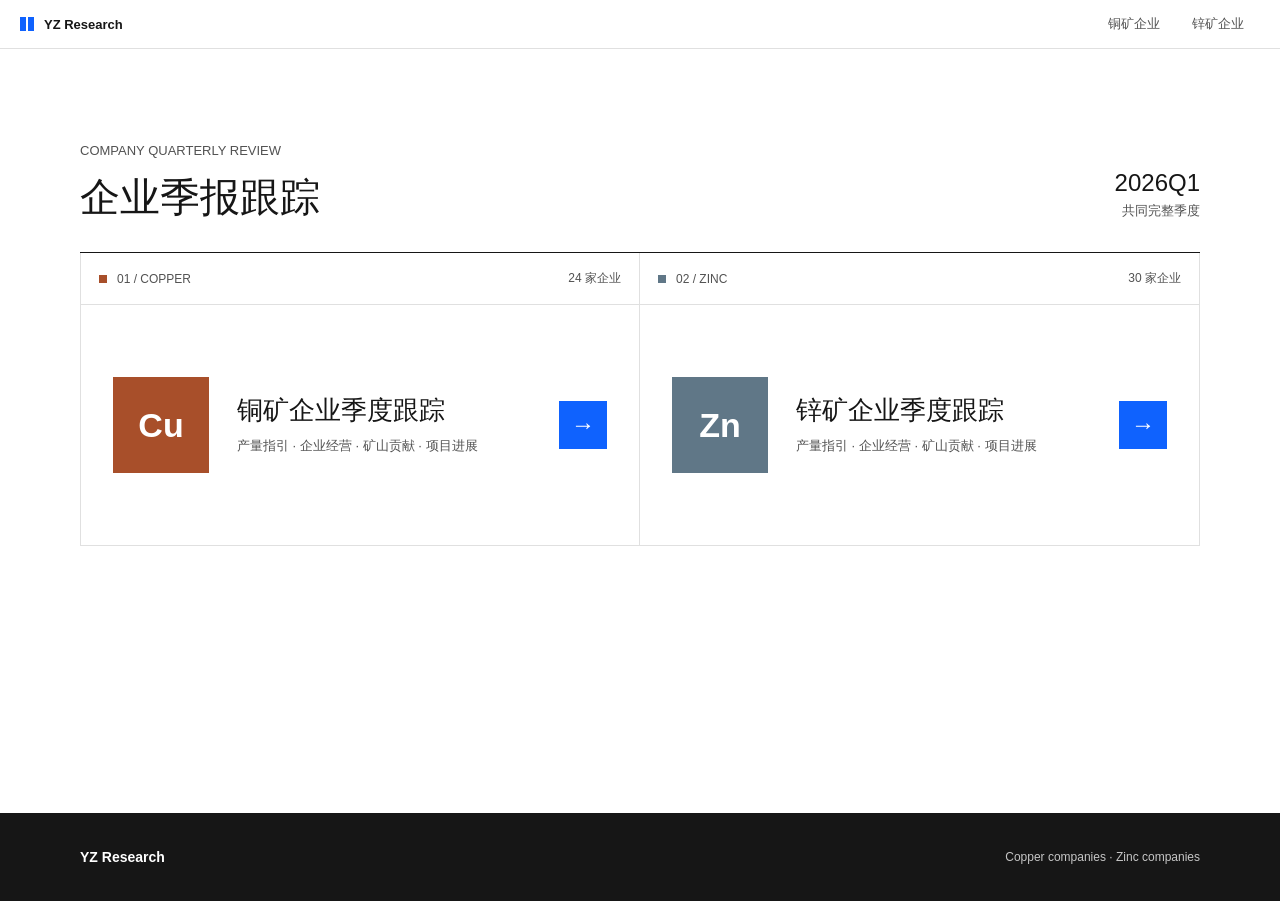
==== index.html @ ecdbda6e "Publish company quarterly trackers" ====
<!doctype html>
<html lang="zh-CN">
<head>
  <meta charset="utf-8">
  <meta name="viewport" content="width=device-width, initial-scale=1">
  <meta name="color-scheme" content="light">
  <meta name="theme-color" content="#ffffff">
  <title>企业季报跟踪 | YZ Research</title>
  <link rel="icon" href="data:,">
  <link rel="stylesheet" href="switcher.css">
  <style>
    :root {
      --canvas: #ffffff;
      --surface: #f4f4f4;
      --surface-hover: #e8e8e8;
      --ink: #161616;
      --muted: #525252;
      --subtle: #8d8d8d;
      --line: #e0e0e0;
      --blue: #0f62fe;
      --blue-hover: #0050e6;
      --copper: #a84f2a;
      --zinc: #607787;
      --content: min(1120px, calc(100% - 64px));
    }

    * { box-sizing: border-box; }

    html {
      min-width: 320px;
      background: var(--canvas);
    }

    body {
      min-width: 320px;
      min-height: 100vh;
      margin: 0;
      color: var(--ink);
      background: var(--canvas);
      font-family: "Segoe UI", "Microsoft YaHei", Arial, sans-serif;
      letter-spacing: 0;
    }

    main {
      width: var(--content);
      min-height: calc(100vh - 136px);
      margin: 0 auto;
      padding: 48px 0 72px;
    }

    .page-head {
      min-height: 156px;
      padding-bottom: 32px;
      display: flex;
      align-items: flex-end;
      justify-content: space-between;
      gap: 40px;
      border-bottom: 1px solid var(--ink);
    }

    .eyebrow {
      margin: 0 0 14px;
      color: var(--muted);
      font-size: 13px;
      line-height: 1.4;
    }

    h1 {
      margin: 0;
      font-size: 40px;
      font-weight: 400;
      line-height: 1.15;
      letter-spacing: 0;
    }

    .as-of {
      margin: 0;
      color: var(--muted);
      font-size: 13px;
      line-height: 1.5;
      text-align: right;
      white-space: nowrap;
    }

    .as-of strong {
      display: block;
      color: var(--ink);
      font-size: 24px;
      font-weight: 400;
    }

    .panels {
      display: grid;
      grid-template-columns: repeat(2, minmax(0, 1fr));
    }

    .panel-link {
      min-width: 0;
      color: inherit;
      background: var(--canvas);
      border: 1px solid var(--line);
      border-top: 0;
      text-decoration: none;
      transition: background-color 160ms ease, border-color 160ms ease;
    }

    .panel-link + .panel-link { border-left: 0; }

    .panel-link:hover {
      z-index: 1;
      background: var(--surface);
      border-color: var(--ink);
    }

    .panel-link:focus-visible {
      position: relative;
      z-index: 2;
      outline: 3px solid var(--blue);
      outline-offset: -3px;
    }

    .panel-top {
      min-height: 52px;
      padding: 0 18px;
      display: flex;
      align-items: center;
      justify-content: space-between;
      gap: 16px;
      color: var(--muted);
      border-bottom: 1px solid var(--line);
      font-size: 12px;
    }

    .metal-id {
      display: inline-flex;
      align-items: center;
      gap: 10px;
    }

    .swatch {
      width: 8px;
      height: 8px;
      flex: 0 0 auto;
    }

    .copper .swatch { background: var(--copper); }
    .zinc .swatch { background: var(--zinc); }

    .panel-body {
      min-height: 240px;
      padding: 32px;
      display: grid;
      grid-template-columns: 96px minmax(0, 1fr) 48px;
      align-items: center;
      gap: 28px;
    }

    .element-mark {
      width: 96px;
      height: 96px;
      display: grid;
      place-items: center;
      color: #fff;
      font-size: 34px;
      font-weight: 650;
    }

    .copper .element-mark { background: var(--copper); }
    .zinc .element-mark { background: var(--zinc); }

    h2 {
      margin: 0;
      font-size: 26px;
      font-weight: 400;
      line-height: 1.25;
      letter-spacing: 0;
    }

    .meta {
      margin: 10px 0 0;
      color: var(--muted);
      font-size: 13px;
      line-height: 1.55;
    }

    .arrow {
      width: 48px;
      height: 48px;
      display: grid;
      place-items: center;
      color: #fff;
      background: var(--blue);
      font-size: 24px;
      transition: background-color 160ms ease, transform 160ms ease;
    }

    .panel-link:hover .arrow {
      background: var(--blue-hover);
      transform: translateX(2px);
    }

    footer {
      min-height: 88px;
      color: #c6c6c6;
      background: var(--ink);
    }

    .footer-inner {
      width: var(--content);
      min-height: 88px;
      margin: 0 auto;
      display: flex;
      align-items: center;
      justify-content: space-between;
      gap: 24px;
      font-size: 12px;
    }

    .footer-inner a {
      color: #fff;
      font-size: 14px;
      font-weight: 650;
      text-decoration: none;
    }

    .footer-inner a:hover { text-decoration: underline; }

    @media (max-width: 760px) {
      :root { --content: min(100% - 32px, 640px); }

      main { padding: 32px 0 48px; }

      .page-head {
        min-height: 140px;
        align-items: flex-start;
        flex-direction: column;
        gap: 20px;
      }

      h1 { font-size: 34px; }

      .as-of { text-align: left; }

      .panels { grid-template-columns: 1fr; }
      .panel-link + .panel-link { border-left: 1px solid var(--line); }

      .panel-body {
        min-height: 184px;
        padding: 24px;
        grid-template-columns: 72px minmax(0, 1fr) 44px;
        gap: 18px;
      }

      .element-mark {
        width: 72px;
        height: 72px;
        font-size: 27px;
      }

      .arrow { width: 44px; height: 44px; }
    }

    @media (max-width: 440px) {
      :root { --content: calc(100% - 24px); }

      h1 { font-size: 30px; }
      .panel-top { padding: 0 14px; }

      .panel-body {
        min-height: 170px;
        padding: 20px 14px;
        grid-template-columns: 60px minmax(0, 1fr) 40px;
        gap: 12px;
      }

      .element-mark {
        width: 60px;
        height: 60px;
        font-size: 23px;
      }

      h2 { font-size: 21px; }
      .meta { font-size: 11px; }
      .arrow { width: 40px; height: 40px; }
    }

    @media (prefers-reduced-motion: reduce) {
      .panel-link,
      .arrow { transition: none; }
    }
  </style>
</head>
<body>
  <header class="tracker-switcher">
    <div class="tracker-switcher__inner">
      <a class="tracker-switcher__brand" href="https://yzkkk-study.github.io/research/" aria-label="返回 YZ Research 首页">
        <span class="tracker-switcher__mark" aria-hidden="true"></span>
        <span>YZ Research</span>
      </a>
      <nav class="tracker-switcher__nav" aria-label="矿企跟踪面板">
        <a class="tracker-switcher__link" href="copper/">铜矿企业</a>
        <a class="tracker-switcher__link" href="zinc/">锌矿企业</a>
      </nav>
    </div>
  </header>

  <main>
    <section class="page-head" aria-labelledby="page-title">
      <div>
        <p class="eyebrow">COMPANY QUARTERLY REVIEW</p>
        <h1 id="page-title">企业季报跟踪</h1>
      </div>
      <p class="as-of"><strong>2026Q1</strong>共同完整季度</p>
    </section>

    <nav class="panels" aria-label="选择矿企跟踪面板">
      <a class="panel-link copper" href="copper/" aria-label="打开铜矿企业季度跟踪看板">
        <div class="panel-top">
          <span class="metal-id"><span class="swatch" aria-hidden="true"></span>01 / COPPER</span>
          <span>24 家企业</span>
        </div>
        <div class="panel-body">
          <span class="element-mark" aria-hidden="true">Cu</span>
          <div>
            <h2>铜矿企业季度跟踪</h2>
            <p class="meta">产量指引 · 企业经营 · 矿山贡献 · 项目进展</p>
          </div>
          <span class="arrow" aria-hidden="true">→</span>
        </div>
      </a>

      <a class="panel-link zinc" href="zinc/" aria-label="打开锌矿企业季度跟踪看板">
        <div class="panel-top">
          <span class="metal-id"><span class="swatch" aria-hidden="true"></span>02 / ZINC</span>
          <span>30 家企业</span>
        </div>
        <div class="panel-body">
          <span class="element-mark" aria-hidden="true">Zn</span>
          <div>
            <h2>锌矿企业季度跟踪</h2>
            <p class="meta">产量指引 · 企业经营 · 矿山贡献 · 项目进展</p>
          </div>
          <span class="arrow" aria-hidden="true">→</span>
        </div>
      </a>
    </nav>
  </main>

  <footer>
    <div class="footer-inner">
      <a href="https://yzkkk-study.github.io/research/">YZ Research</a>
      <span>Copper companies · Zinc companies</span>
    </div>
  </footer>
</body>
</html>
---- switcher.css ----
:root {
  --tracker-ink: #161616;
  --tracker-muted: #525252;
  --tracker-line: #e0e0e0;
  --tracker-surface: #ffffff;
  --tracker-blue: #0f62fe;
}

.tracker-switcher {
  min-width: 320px;
  min-height: 48px;
  position: sticky;
  top: 0;
  z-index: 100;
  color: var(--tracker-ink);
  background: var(--tracker-surface);
  border-bottom: 1px solid var(--tracker-line);
  font-family: "Segoe UI", "Microsoft YaHei", Arial, sans-serif;
  letter-spacing: 0;
}

.tracker-switcher__inner {
  width: min(1280px, calc(100% - 40px));
  min-height: 48px;
  margin: 0 auto;
  display: flex;
  align-items: stretch;
  justify-content: space-between;
  gap: 24px;
}

.tracker-switcher__brand,
.tracker-switcher__link {
  min-height: 48px;
  display: inline-flex;
  align-items: center;
  color: inherit;
  text-decoration: none;
}

.tracker-switcher__brand {
  gap: 10px;
  flex: 0 0 auto;
  font-size: 13px;
  font-weight: 650;
}

.tracker-switcher__mark {
  width: 14px;
  height: 14px;
  display: grid;
  grid-template-columns: repeat(2, 1fr);
  gap: 2px;
}

.tracker-switcher__mark::before,
.tracker-switcher__mark::after {
  content: "";
  background: var(--tracker-blue);
}

.tracker-switcher__nav {
  min-width: 0;
  display: flex;
  align-items: stretch;
}

.tracker-switcher__link {
  position: relative;
  padding: 0 16px;
  color: var(--tracker-muted);
  font-size: 13px;
  white-space: nowrap;
}

.tracker-switcher__link:hover {
  color: var(--tracker-ink);
  background: #f4f4f4;
}

.tracker-switcher__link[aria-current="page"] {
  color: var(--tracker-ink);
  font-weight: 650;
}

.tracker-switcher__link[aria-current="page"]::after {
  content: "";
  height: 3px;
  position: absolute;
  right: 16px;
  bottom: 0;
  left: 16px;
  background: var(--tracker-blue);
}

.tracker-switcher a:focus-visible {
  outline: 3px solid var(--tracker-blue);
  outline-offset: -3px;
}

.tracker-switcher + .app-shell .tab-bar {
  top: 48px;
}

body.company-dashboard {
  background: #f4f4f4;
  color: #161616;
  font-family: "IBM Plex Sans", "Segoe UI", "Microsoft YaHei", Arial, sans-serif;
  letter-spacing: 0;
}

.company-dashboard .app-shell {
  --workspace: #f4f4f4;
  --surface: #ffffff;
  --surface-muted: #f4f4f4;
  --ink: #161616;
  --ink-soft: #525252;
  --muted: #8d8d8d;
  --line: #e0e0e0;
  --line-soft: #e8e8e8;
  --charcoal: #161616;
  --shadow: none;
}

.company-dashboard .app-header {
  border-bottom-width: 3px;
}

.company-dashboard .header-meta span,
.company-dashboard .data-panel,
.company-dashboard .analysis-panel,
.company-dashboard .company-rail,
.company-dashboard .company-mobile-picker select,
.company-dashboard .search-field input,
.company-dashboard .basis-badge,
.company-dashboard .period-label,
.company-dashboard .icon-button {
  border-radius: 0;
}

.company-dashboard .kpi-cell,
.company-dashboard .data-panel,
.company-dashboard .analysis-panel,
.company-dashboard .company-rail {
  box-shadow: none;
}

.company-dashboard .search-field input,
.company-dashboard .company-mobile-picker select {
  border: 0;
  border-bottom: 1px solid #8d8d8d;
  background: #f4f4f4;
}

.company-dashboard .guidance-table thead,
.company-dashboard .rail-heading {
  background: #262626;
}

.company-dashboard .tab-bar {
  scrollbar-width: none;
}

.company-dashboard .tab-bar::-webkit-scrollbar {
  display: none;
}

.company-dashboard .search-field input:focus,
.company-dashboard .company-mobile-picker select:focus,
.company-dashboard .tab-button:focus-visible,
.company-dashboard .icon-button:focus-visible,
.company-dashboard .company-option:focus-visible,
.company-dashboard .sort-button:focus-visible {
  outline: 3px solid #0f62fe;
  outline-offset: -1px;
}

@media (max-width: 560px) {
  .tracker-switcher__inner {
    width: calc(100% - 24px);
    gap: 8px;
  }

  .tracker-switcher__brand {
    font-size: 0;
  }

  .tracker-switcher__mark {
    width: 16px;
    height: 16px;
  }

  .tracker-switcher__link {
    padding: 0 11px;
    font-size: 12px;
  }

  .tracker-switcher__link[aria-current="page"]::after {
    right: 11px;
    left: 11px;
  }
}

@media (prefers-reduced-motion: reduce) {
  .tracker-switcher * { scroll-behavior: auto; }
}
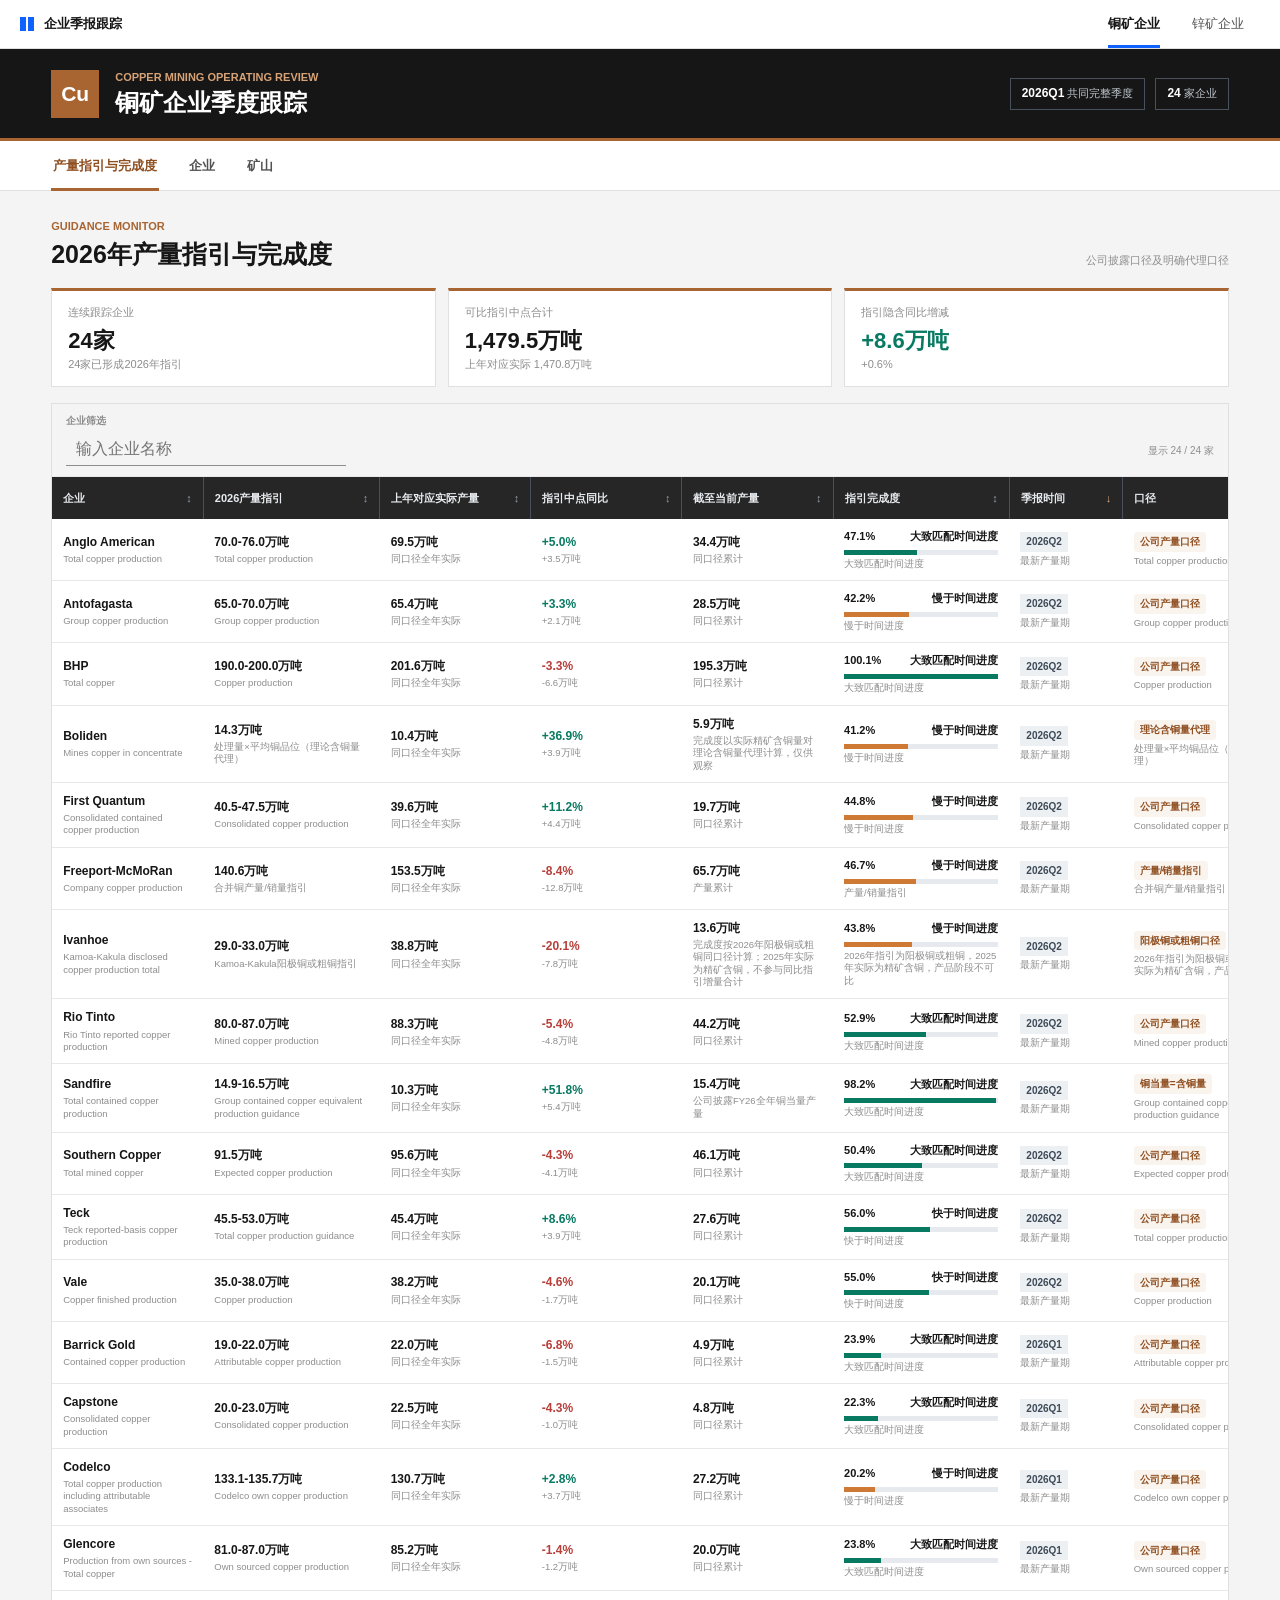
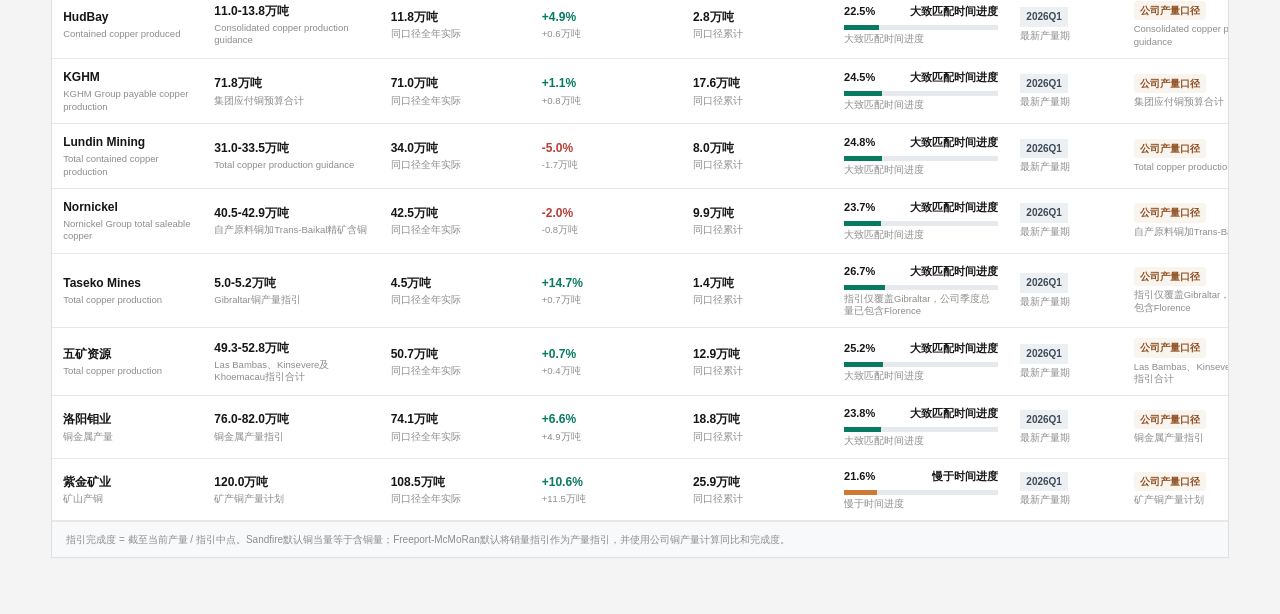
==== commit 0c622fa6: "Open copper tracker from Company root" ====
--- a/index.html
+++ b/index.html
@@ -3,354 +3,15 @@
 <head>
   <meta charset="utf-8">
   <meta name="viewport" content="width=device-width, initial-scale=1">
-  <meta name="color-scheme" content="light">
-  <meta name="theme-color" content="#ffffff">
-  <title>企业季报跟踪 | YZ Research</title>
-  <link rel="icon" href="data:,">
-  <link rel="stylesheet" href="switcher.css">
-  <style>
-    :root {
-      --canvas: #ffffff;
-      --surface: #f4f4f4;
-      --surface-hover: #e8e8e8;
-      --ink: #161616;
-      --muted: #525252;
-      --subtle: #8d8d8d;
-      --line: #e0e0e0;
-      --blue: #0f62fe;
-      --blue-hover: #0050e6;
-      --copper: #a84f2a;
-      --zinc: #607787;
-      --content: min(1120px, calc(100% - 64px));
-    }
-
-    * { box-sizing: border-box; }
-
-    html {
-      min-width: 320px;
-      background: var(--canvas);
-    }
-
-    body {
-      min-width: 320px;
-      min-height: 100vh;
-      margin: 0;
-      color: var(--ink);
-      background: var(--canvas);
-      font-family: "Segoe UI", "Microsoft YaHei", Arial, sans-serif;
-      letter-spacing: 0;
-    }
-
-    main {
-      width: var(--content);
-      min-height: calc(100vh - 136px);
-      margin: 0 auto;
-      padding: 48px 0 72px;
-    }
-
-    .page-head {
-      min-height: 156px;
-      padding-bottom: 32px;
-      display: flex;
-      align-items: flex-end;
-      justify-content: space-between;
-      gap: 40px;
-      border-bottom: 1px solid var(--ink);
-    }
-
-    .eyebrow {
-      margin: 0 0 14px;
-      color: var(--muted);
-      font-size: 13px;
-      line-height: 1.4;
-    }
-
-    h1 {
-      margin: 0;
-      font-size: 40px;
-      font-weight: 400;
-      line-height: 1.15;
-      letter-spacing: 0;
-    }
-
-    .as-of {
-      margin: 0;
-      color: var(--muted);
-      font-size: 13px;
-      line-height: 1.5;
-      text-align: right;
-      white-space: nowrap;
-    }
-
-    .as-of strong {
-      display: block;
-      color: var(--ink);
-      font-size: 24px;
-      font-weight: 400;
-    }
-
-    .panels {
-      display: grid;
-      grid-template-columns: repeat(2, minmax(0, 1fr));
-    }
-
-    .panel-link {
-      min-width: 0;
-      color: inherit;
-      background: var(--canvas);
-      border: 1px solid var(--line);
-      border-top: 0;
-      text-decoration: none;
-      transition: background-color 160ms ease, border-color 160ms ease;
-    }
-
-    .panel-link + .panel-link { border-left: 0; }
-
-    .panel-link:hover {
-      z-index: 1;
-      background: var(--surface);
-      border-color: var(--ink);
-    }
-
-    .panel-link:focus-visible {
-      position: relative;
-      z-index: 2;
-      outline: 3px solid var(--blue);
-      outline-offset: -3px;
-    }
-
-    .panel-top {
-      min-height: 52px;
-      padding: 0 18px;
-      display: flex;
-      align-items: center;
-      justify-content: space-between;
-      gap: 16px;
-      color: var(--muted);
-      border-bottom: 1px solid var(--line);
-      font-size: 12px;
-    }
-
-    .metal-id {
-      display: inline-flex;
-      align-items: center;
-      gap: 10px;
-    }
-
-    .swatch {
-      width: 8px;
-      height: 8px;
-      flex: 0 0 auto;
-    }
-
-    .copper .swatch { background: var(--copper); }
-    .zinc .swatch { background: var(--zinc); }
-
-    .panel-body {
-      min-height: 240px;
-      padding: 32px;
-      display: grid;
-      grid-template-columns: 96px minmax(0, 1fr) 48px;
-      align-items: center;
-      gap: 28px;
-    }
-
-    .element-mark {
-      width: 96px;
-      height: 96px;
-      display: grid;
-      place-items: center;
-      color: #fff;
-      font-size: 34px;
-      font-weight: 650;
-    }
-
-    .copper .element-mark { background: var(--copper); }
-    .zinc .element-mark { background: var(--zinc); }
-
-    h2 {
-      margin: 0;
-      font-size: 26px;
-      font-weight: 400;
-      line-height: 1.25;
-      letter-spacing: 0;
-    }
-
-    .meta {
-      margin: 10px 0 0;
-      color: var(--muted);
-      font-size: 13px;
-      line-height: 1.55;
-    }
-
-    .arrow {
-      width: 48px;
-      height: 48px;
-      display: grid;
-      place-items: center;
-      color: #fff;
-      background: var(--blue);
-      font-size: 24px;
-      transition: background-color 160ms ease, transform 160ms ease;
-    }
-
-    .panel-link:hover .arrow {
-      background: var(--blue-hover);
-      transform: translateX(2px);
-    }
-
-    footer {
-      min-height: 88px;
-      color: #c6c6c6;
-      background: var(--ink);
-    }
-
-    .footer-inner {
-      width: var(--content);
-      min-height: 88px;
-      margin: 0 auto;
-      display: flex;
-      align-items: center;
-      justify-content: space-between;
-      gap: 24px;
-      font-size: 12px;
-    }
-
-    .footer-inner a {
-      color: #fff;
-      font-size: 14px;
-      font-weight: 650;
-      text-decoration: none;
-    }
-
-    .footer-inner a:hover { text-decoration: underline; }
-
-    @media (max-width: 760px) {
-      :root { --content: min(100% - 32px, 640px); }
-
-      main { padding: 32px 0 48px; }
-
-      .page-head {
-        min-height: 140px;
-        align-items: flex-start;
-        flex-direction: column;
-        gap: 20px;
-      }
-
-      h1 { font-size: 34px; }
-
-      .as-of { text-align: left; }
-
-      .panels { grid-template-columns: 1fr; }
-      .panel-link + .panel-link { border-left: 1px solid var(--line); }
-
-      .panel-body {
-        min-height: 184px;
-        padding: 24px;
-        grid-template-columns: 72px minmax(0, 1fr) 44px;
-        gap: 18px;
-      }
-
-      .element-mark {
-        width: 72px;
-        height: 72px;
-        font-size: 27px;
-      }
-
-      .arrow { width: 44px; height: 44px; }
-    }
-
-    @media (max-width: 440px) {
-      :root { --content: calc(100% - 24px); }
-
-      h1 { font-size: 30px; }
-      .panel-top { padding: 0 14px; }
-
-      .panel-body {
-        min-height: 170px;
-        padding: 20px 14px;
-        grid-template-columns: 60px minmax(0, 1fr) 40px;
-        gap: 12px;
-      }
-
-      .element-mark {
-        width: 60px;
-        height: 60px;
-        font-size: 23px;
-      }
-
-      h2 { font-size: 21px; }
-      .meta { font-size: 11px; }
-      .arrow { width: 40px; height: 40px; }
-    }
-
-    @media (prefers-reduced-motion: reduce) {
-      .panel-link,
-      .arrow { transition: none; }
-    }
-  </style>
+  <meta http-equiv="refresh" content="0; url=copper/">
+  <meta name="robots" content="noindex">
+  <title>正在打开铜矿企业季度跟踪</title>
+  <link rel="canonical" href="https://yzkkk-study.github.io/Company/copper/">
+  <script>
+    window.location.replace("copper/");
+  </script>
 </head>
 <body>
-  <header class="tracker-switcher">
-    <div class="tracker-switcher__inner">
-      <a class="tracker-switcher__brand" href="https://yzkkk-study.github.io/research/" aria-label="返回 YZ Research 首页">
-        <span class="tracker-switcher__mark" aria-hidden="true"></span>
-        <span>YZ Research</span>
-      </a>
-      <nav class="tracker-switcher__nav" aria-label="矿企跟踪面板">
-        <a class="tracker-switcher__link" href="copper/">铜矿企业</a>
-        <a class="tracker-switcher__link" href="zinc/">锌矿企业</a>
-      </nav>
-    </div>
-  </header>
-
-  <main>
-    <section class="page-head" aria-labelledby="page-title">
-      <div>
-        <p class="eyebrow">COMPANY QUARTERLY REVIEW</p>
-        <h1 id="page-title">企业季报跟踪</h1>
-      </div>
-      <p class="as-of"><strong>2026Q1</strong>共同完整季度</p>
-    </section>
-
-    <nav class="panels" aria-label="选择矿企跟踪面板">
-      <a class="panel-link copper" href="copper/" aria-label="打开铜矿企业季度跟踪看板">
-        <div class="panel-top">
-          <span class="metal-id"><span class="swatch" aria-hidden="true"></span>01 / COPPER</span>
-          <span>24 家企业</span>
-        </div>
-        <div class="panel-body">
-          <span class="element-mark" aria-hidden="true">Cu</span>
-          <div>
-            <h2>铜矿企业季度跟踪</h2>
-            <p class="meta">产量指引 · 企业经营 · 矿山贡献 · 项目进展</p>
-          </div>
-          <span class="arrow" aria-hidden="true">→</span>
-        </div>
-      </a>
-
-      <a class="panel-link zinc" href="zinc/" aria-label="打开锌矿企业季度跟踪看板">
-        <div class="panel-top">
-          <span class="metal-id"><span class="swatch" aria-hidden="true"></span>02 / ZINC</span>
-          <span>30 家企业</span>
-        </div>
-        <div class="panel-body">
-          <span class="element-mark" aria-hidden="true">Zn</span>
-          <div>
-            <h2>锌矿企业季度跟踪</h2>
-            <p class="meta">产量指引 · 企业经营 · 矿山贡献 · 项目进展</p>
-          </div>
-          <span class="arrow" aria-hidden="true">→</span>
-        </div>
-      </a>
-    </nav>
-  </main>
-
-  <footer>
-    <div class="footer-inner">
-      <a href="https://yzkkk-study.github.io/research/">YZ Research</a>
-      <span>Copper companies · Zinc companies</span>
-    </div>
-  </footer>
+  <p><a href="copper/">进入铜矿企业季度跟踪</a></p>
 </body>
 </html>
